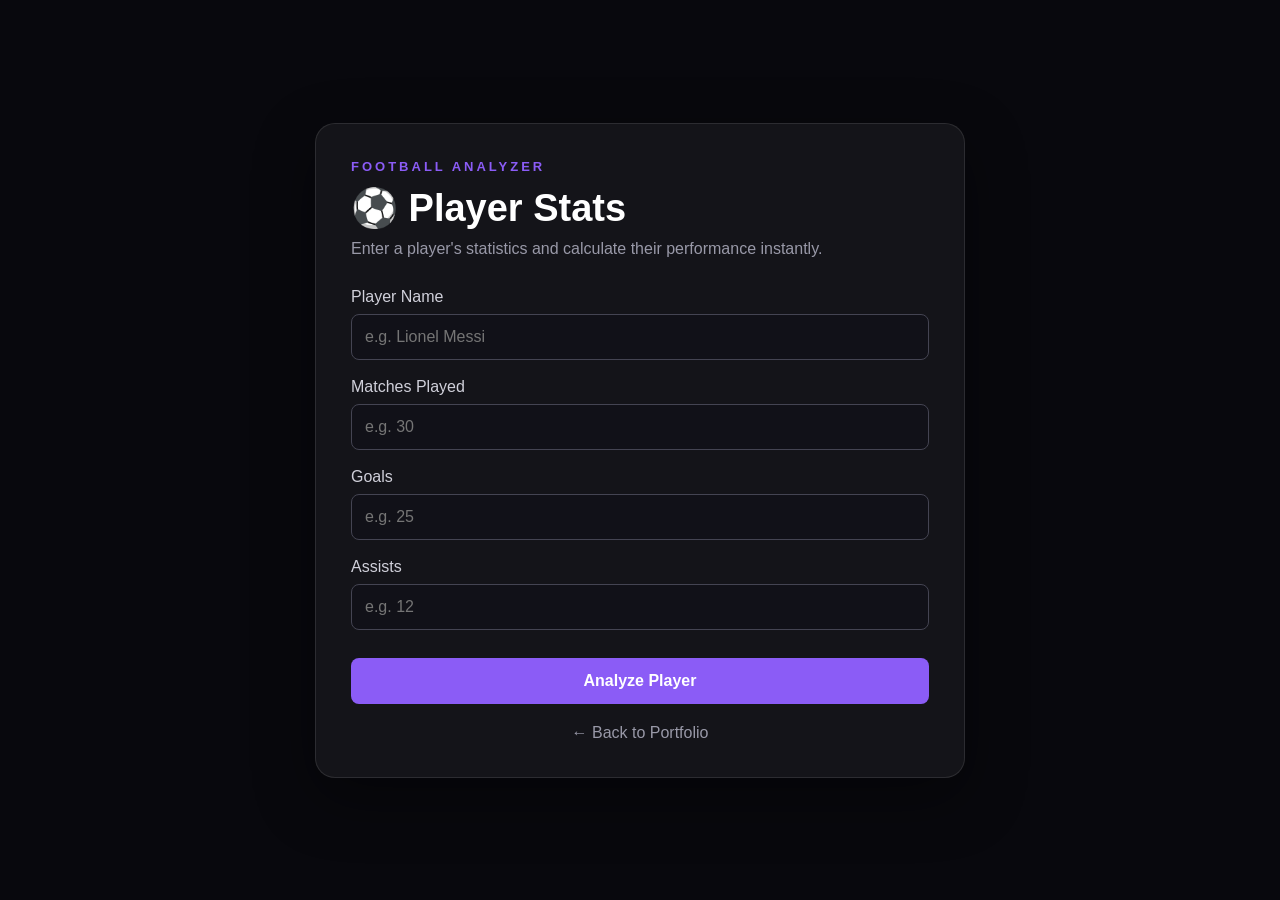
==== football-stats-analyzer/stats.html @ 0f76efe6 "Create automatic player G/A analyzer" ====
<!DOCTYPE html>
<html lang="en">
<head>
    <meta charset="UTF-8">
    <meta name="viewport" content="width=device-width, initial-scale=1.0">
    <title>Football Player Stats Analyzer</title>

    <style>
        * {
            box-sizing: border-box;
            margin: 0;
            padding: 0;
        }

        body {
            font-family: Arial, sans-serif;
            min-height: 100vh;
            background: #08080d;
            color: white;
            display: flex;
            justify-content: center;
            align-items: center;
            padding: 30px;
        }

        .container {
            width: 100%;
            max-width: 650px;
            background: rgba(255, 255, 255, 0.05);
            border: 1px solid rgba(255, 255, 255, 0.1);
            border-radius: 20px;
            padding: 35px;
            box-shadow: 0 20px 60px rgba(0, 0, 0, 0.4);
        }

        .label {
            color: #8b5cf6;
            font-size: 13px;
            font-weight: bold;
            letter-spacing: 3px;
            margin-bottom: 12px;
        }

        h1 {
            font-size: 38px;
            margin-bottom: 10px;
        }

        .description {
            color: #9999a8;
            margin-bottom: 30px;
        }

        .input-group {
            margin-bottom: 18px;
        }

        label {
            display: block;
            margin-bottom: 8px;
            color: #d0d0da;
        }

        input {
            width: 100%;
            padding: 13px;
            border-radius: 8px;
            border: 1px solid #444452;
            background: #111118;
            color: white;
            font-size: 16px;
            outline: none;
        }

        input:focus {
            border-color: #8b5cf6;
        }

        button {
            width: 100%;
            padding: 14px;
            margin-top: 10px;
            border: none;
            border-radius: 8px;
            background: #8b5cf6;
            color: white;
            font-size: 16px;
            font-weight: bold;
            cursor: pointer;
            transition: 0.3s;
        }

        button:hover {
            transform: translateY(-2px);
            box-shadow: 0 10px 25px rgba(139, 92, 246, 0.3);
        }

        .result {
            display: none;
            margin-top: 30px;
            padding: 25px;
            border-radius: 15px;
            background: rgba(139, 92, 246, 0.08);
            border: 1px solid rgba(139, 92, 246, 0.3);
        }

        .result h2 {
            margin-bottom: 15px;
        }

        .stat {
            display: flex;
            justify-content: space-between;
            padding: 12px 0;
            border-bottom: 1px solid rgba(255, 255, 255, 0.08);
        }

        .stat:last-child {
            border-bottom: none;
        }

        .value {
            color: #8b5cf6;
            font-weight: bold;
        }

        .back {
            display: block;
            text-align: center;
            margin-top: 20px;
            color: #9999a8;
            text-decoration: none;
        }

        .back:hover {
            color: #8b5cf6;
        }
    </style>
</head>

<body>

    <div class="container">

        <p class="label">FOOTBALL ANALYZER</p>

        <h1>⚽ Player Stats</h1>

        <p class="description">
            Enter a player's statistics and calculate their performance instantly.
        </p>

        <div class="input-group">
            <label for="player">Player Name</label>
            <input type="text" id="player" placeholder="e.g. Lionel Messi">
        </div>

        <div class="input-group">
            <label for="matches">Matches Played</label>
            <input type="number" id="matches" min="1" placeholder="e.g. 30">
        </div>

        <div class="input-group">
            <label for="goals">Goals</label>
            <input type="number" id="goals" min="0" placeholder="e.g. 25">
        </div>

        <div class="input-group">
            <label for="assists">Assists</label>
            <input type="number" id="assists" min="0" placeholder="e.g. 12">
        </div>

        <button onclick="analyzeStats()">Analyze Player</button>

        <div class="result" id="result">

            <h2 id="playerName"></h2>

            <div class="stat">
                <span>Goals</span>
                <span class="value" id="goalResult"></span>
            </div>

            <div class="stat">
                <span>Assists</span>
                <span class="value" id="assistResult"></span>
            </div>

            <div class="stat">
                <span>Goal Contributions</span>
                <span class="value" id="contributionResult"></span>
            </div>

            <div class="stat">
                <span>Goals per Match</span>
                <span class="value" id="goalsPerMatch"></span>
            </div>

            <div class="stat">
                <span>Assists per Match</span>
                <span class="value" id="assistsPerMatch"></span>
            </div>

        </div>

        <a class="back" href="../../index.html">← Back to Portfolio</a>

    </div>

    <script>
        function analyzeStats() {

            const player = document.getElementById("player").value;
            const matches = Number(document.getElementById("matches").value);
            const goals = Number(document.getElementById("goals").value);
            const assists = Number(document.getElementById("assists").value);

            if (!player || matches <= 0 || goals < 0 || assists < 0) {
                alert("Please enter valid player statistics.");
                return;
            }

            const contributions = goals + assists;
            const goalsPerGame = goals / matches;
            const assistsPerGame = assists / matches;

            document.getElementById("playerName").textContent = "📊 " + player;

            document.getElementById("goalResult").textContent = goals;
            document.getElementById("assistResult").textContent = assists;
            document.getElementById("contributionResult").textContent = contributions;
            document.getElementById("goalsPerMatch").textContent = goalsPerGame.toFixed(2);
            document.getElementById("assistsPerMatch").textContent = assistsPerGame.toFixed(2);

            document.getElementById("result").style.display = "block";
        }
    </script>

</body>
</html>
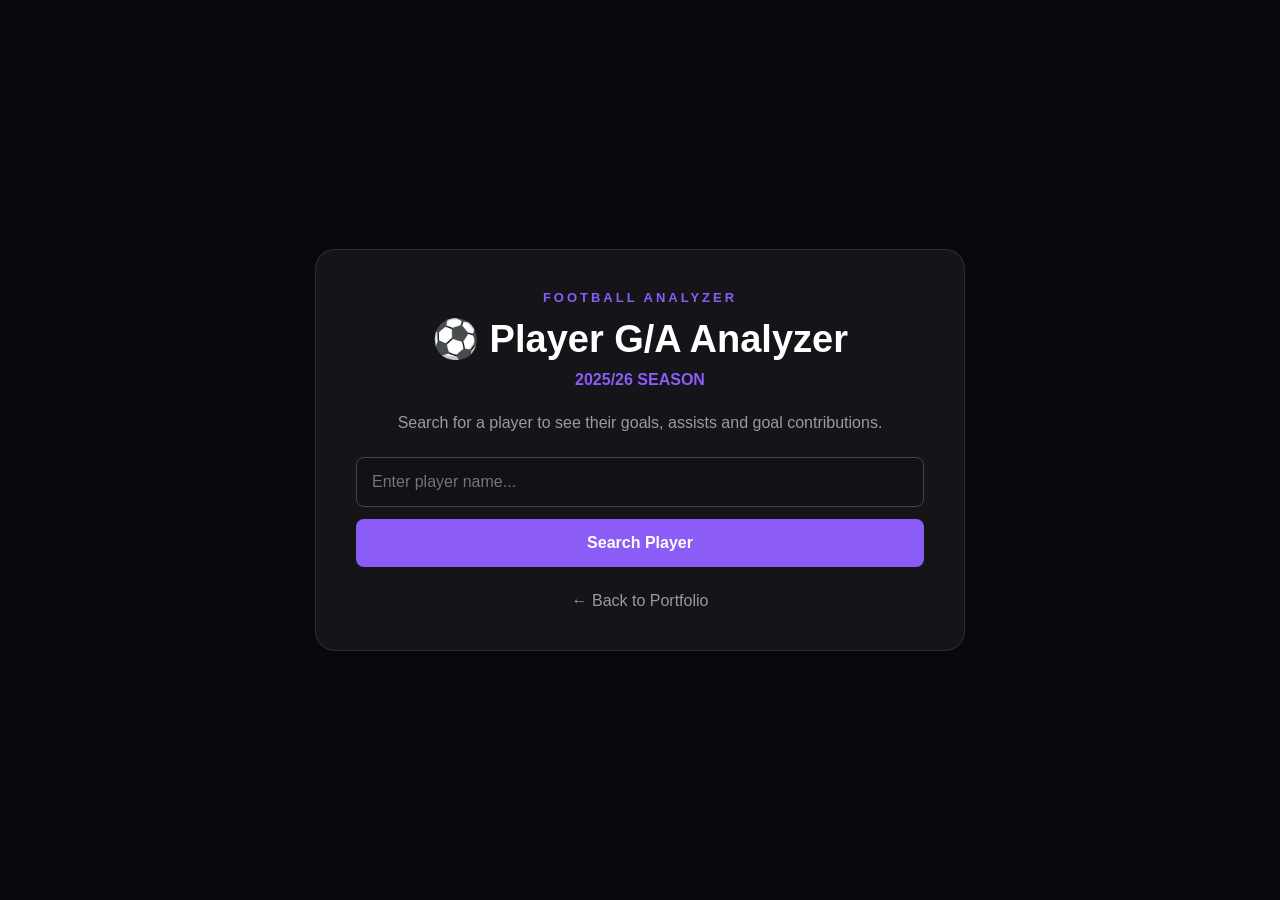
==== commit 032731fb: "Update player analyzer" ====
--- a/football-stats-analyzer/stats.html
+++ b/football-stats-analyzer/stats.html
@@ -3,7 +3,7 @@
 <head>
     <meta charset="UTF-8">
     <meta name="viewport" content="width=device-width, initial-scale=1.0">
-    <title>Football Player Stats Analyzer</title>
+    <title>Football G/A Analyzer | 2025/26</title>
 
     <style>
         * {
@@ -20,17 +20,17 @@
             display: flex;
             justify-content: center;
             align-items: center;
-            padding: 30px;
+            padding: 25px;
         }
 
         .container {
             width: 100%;
             max-width: 650px;
-            background: rgba(255, 255, 255, 0.05);
-            border: 1px solid rgba(255, 255, 255, 0.1);
+            padding: 40px;
+            background: rgba(255,255,255,0.05);
+            border: 1px solid rgba(255,255,255,0.1);
             border-radius: 20px;
-            padding: 35px;
-            box-shadow: 0 20px 60px rgba(0, 0, 0, 0.4);
+            text-align: center;
         }
 
         .label {
@@ -46,30 +46,27 @@
             margin-bottom: 10px;
         }
 
+        .season {
+            color: #8b5cf6;
+            font-weight: bold;
+            margin-bottom: 25px;
+        }
+
         .description {
             color: #9999a8;
-            margin-bottom: 30px;
-        }
-
-        .input-group {
-            margin-bottom: 18px;
-        }
-
-        label {
-            display: block;
-            margin-bottom: 8px;
-            color: #d0d0da;
+            margin-bottom: 25px;
         }
 
         input {
             width: 100%;
-            padding: 13px;
+            padding: 15px;
             border-radius: 8px;
             border: 1px solid #444452;
             background: #111118;
             color: white;
             font-size: 16px;
             outline: none;
+            margin-bottom: 12px;
         }
 
         input:focus {
@@ -78,8 +75,7 @@
 
         button {
             width: 100%;
-            padding: 14px;
-            margin-top: 10px;
+            padding: 15px;
             border: none;
             border-radius: 8px;
             background: #8b5cf6;
@@ -87,47 +83,45 @@
             font-size: 16px;
             font-weight: bold;
             cursor: pointer;
-            transition: 0.3s;
         }
 
         button:hover {
-            transform: translateY(-2px);
-            box-shadow: 0 10px 25px rgba(139, 92, 246, 0.3);
-        }
-
-        .result {
+            opacity: 0.9;
+        }
+
+        #result {
             display: none;
             margin-top: 30px;
             padding: 25px;
             border-radius: 15px;
-            background: rgba(139, 92, 246, 0.08);
-            border: 1px solid rgba(139, 92, 246, 0.3);
-        }
-
-        .result h2 {
-            margin-bottom: 15px;
+            background: rgba(139,92,246,0.08);
+            border: 1px solid rgba(139,92,246,0.3);
+        }
+
+        #playerName {
+            margin-bottom: 20px;
         }
 
         .stat {
             display: flex;
             justify-content: space-between;
-            padding: 12px 0;
-            border-bottom: 1px solid rgba(255, 255, 255, 0.08);
-        }
-
-        .stat:last-child {
-            border-bottom: none;
+            padding: 13px 0;
+            border-bottom: 1px solid rgba(255,255,255,0.08);
         }
 
         .value {
             color: #8b5cf6;
             font-weight: bold;
+        }
+
+        .ratio {
+            font-size: 28px;
+            margin-top: 20px;
         }
 
         .back {
             display: block;
-            text-align: center;
-            margin-top: 20px;
+            margin-top: 25px;
             color: #9999a8;
             text-decoration: none;
         }
@@ -140,101 +134,109 @@
 
 <body>
 
-    <div class="container">
-
-        <p class="label">FOOTBALL ANALYZER</p>
-
-        <h1>⚽ Player Stats</h1>
-
-        <p class="description">
-            Enter a player's statistics and calculate their performance instantly.
-        </p>
-
-        <div class="input-group">
-            <label for="player">Player Name</label>
-            <input type="text" id="player" placeholder="e.g. Lionel Messi">
-        </div>
-
-        <div class="input-group">
-            <label for="matches">Matches Played</label>
-            <input type="number" id="matches" min="1" placeholder="e.g. 30">
-        </div>
-
-        <div class="input-group">
-            <label for="goals">Goals</label>
-            <input type="number" id="goals" min="0" placeholder="e.g. 25">
-        </div>
-
-        <div class="input-group">
-            <label for="assists">Assists</label>
-            <input type="number" id="assists" min="0" placeholder="e.g. 12">
-        </div>
-
-        <button onclick="analyzeStats()">Analyze Player</button>
-
-        <div class="result" id="result">
-
-            <h2 id="playerName"></h2>
-
-            <div class="stat">
-                <span>Goals</span>
-                <span class="value" id="goalResult"></span>
-            </div>
-
-            <div class="stat">
-                <span>Assists</span>
-                <span class="value" id="assistResult"></span>
-            </div>
-
-            <div class="stat">
-                <span>Goal Contributions</span>
-                <span class="value" id="contributionResult"></span>
-            </div>
-
-            <div class="stat">
-                <span>Goals per Match</span>
-                <span class="value" id="goalsPerMatch"></span>
-            </div>
-
-            <div class="stat">
-                <span>Assists per Match</span>
-                <span class="value" id="assistsPerMatch"></span>
-            </div>
-
-        </div>
-
-        <a class="back" href="../../index.html">← Back to Portfolio</a>
+<div class="container">
+
+    <p class="label">FOOTBALL ANALYZER</p>
+
+    <h1>⚽ Player G/A Analyzer</h1>
+
+    <p class="season">2025/26 SEASON</p>
+
+    <p class="description">
+        Search for a player to see their goals, assists and goal contributions.
+    </p>
+
+    <input
+        type="text"
+        id="playerInput"
+        placeholder="Enter player name..."
+    >
+
+    <button onclick="searchPlayer()">Search Player</button>
+
+    <div id="result">
+
+        <h2 id="playerName"></h2>
+
+        <div class="stat">
+            <span>Goals</span>
+            <span class="value" id="goals"></span>
+        </div>
+
+        <div class="stat">
+            <span>Assists</span>
+            <span class="value" id="assists"></span>
+        </div>
+
+        <div class="stat">
+            <span>Goal Contributions</span>
+            <span class="value" id="contributions"></span>
+        </div>
+
+        <div class="ratio">
+            G/A Ratio: <span class="value" id="ratio"></span>
+        </div>
 
     </div>
 
-    <script>
-        function analyzeStats() {
-
-            const player = document.getElementById("player").value;
-            const matches = Number(document.getElementById("matches").value);
-            const goals = Number(document.getElementById("goals").value);
-            const assists = Number(document.getElementById("assists").value);
-
-            if (!player || matches <= 0 || goals < 0 || assists < 0) {
-                alert("Please enter valid player statistics.");
-                return;
-            }
-
-            const contributions = goals + assists;
-            const goalsPerGame = goals / matches;
-            const assistsPerGame = assists / matches;
-
-            document.getElementById("playerName").textContent = "📊 " + player;
-
-            document.getElementById("goalResult").textContent = goals;
-            document.getElementById("assistResult").textContent = assists;
-            document.getElementById("contributionResult").textContent = contributions;
-            document.getElementById("goalsPerMatch").textContent = goalsPerGame.toFixed(2);
-            document.getElementById("assistsPerMatch").textContent = assistsPerGame.toFixed(2);
-
-            document.getElementById("result").style.display = "block";
-        }
-    </script>
+    <a class="back" href="../../index.html">← Back to Portfolio</a>
+
+</div>
+
+<script>
+async function searchPlayer() {
+
+    const name = document.getElementById("playerInput").value.trim();
+
+    if (!name) {
+        alert("Please enter a player name.");
+        return;
+    }
+
+    const result = document.getElementById("result");
+
+    result.style.display = "block";
+    document.getElementById("playerName").textContent = "Searching...";
+
+    try {
+
+        const response = await fetch(
+            `/api/player?name=${encodeURIComponent(name)}`
+        );
+
+        const data = await response.json();
+
+        if (!response.ok) {
+            throw new Error(data.error || "Player not found");
+        }
+
+        document.getElementById("playerName").textContent =
+            "📊 " + data.player;
+
+        document.getElementById("goals").textContent =
+            data.goals;
+
+        document.getElementById("assists").textContent =
+            data.assists;
+
+        document.getElementById("contributions").textContent =
+            data.goals + data.assists;
+
+        document.getElementById("ratio").textContent =
+            data.goals + data.assists;
+
+    } catch (error) {
+
+        document.getElementById("playerName").textContent =
+            "❌ " + error.message;
+
+        document.getElementById("goals").textContent = "";
+        document.getElementById("assists").textContent = "";
+        document.getElementById("contributions").textContent = "";
+        document.getElementById("ratio").textContent = "";
+    }
+}
+</script>
 
 </body>
 </html>
